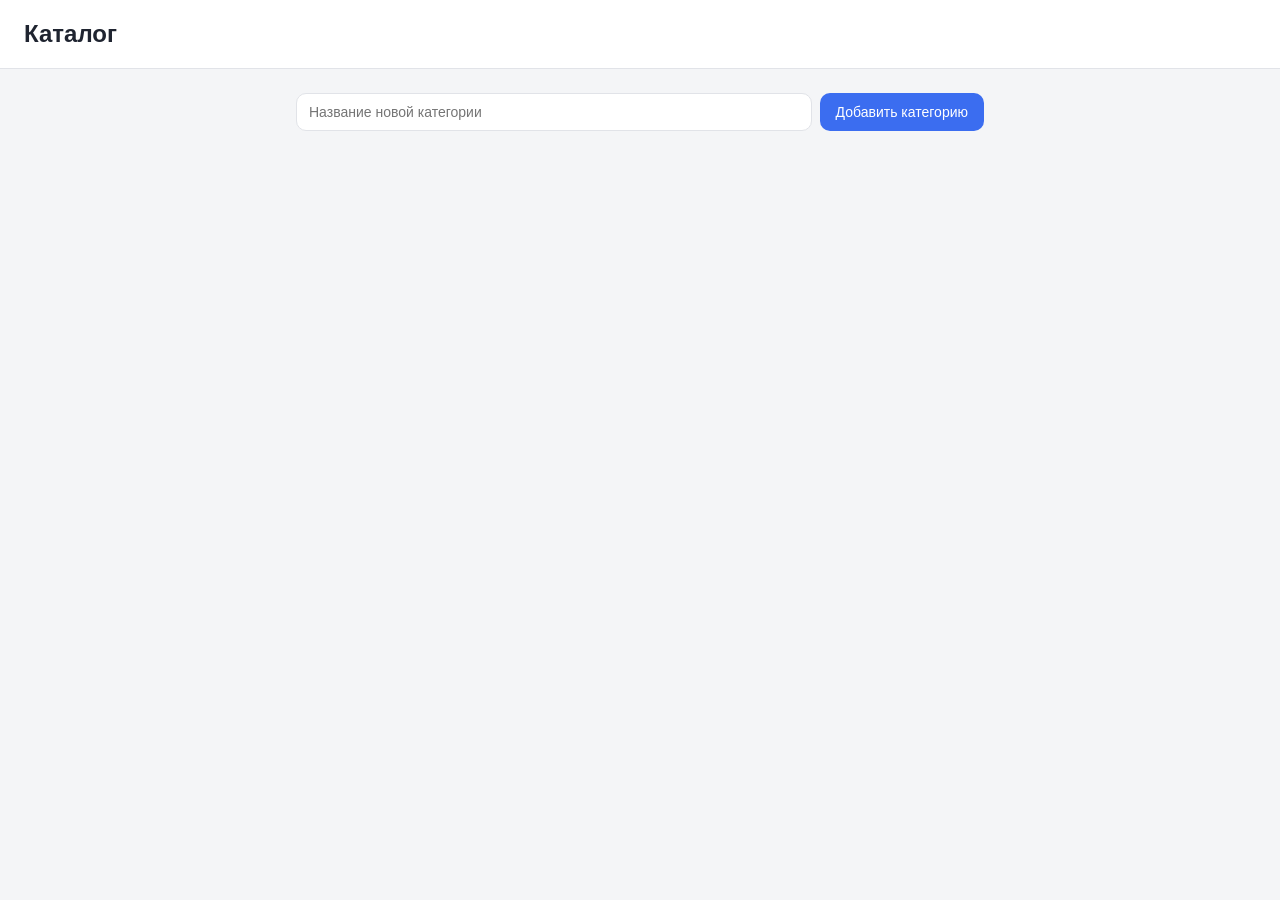
==== index.html @ 04eef98b "Разбил проект на модули: вынес model.js, добавил разметку и стили - script.js превратил в ES-модуль " ====
<!doctype html>
<html lang="ru">
  <head>
    <meta charset="UTF-8" />
    <meta name="viewport" content="width=device-width, initial-scale=1.0" />
    <title>Каталог</title>
    <link rel="stylesheet" href="css/style.css" />
  </head>

  <body>
    <header class="header">
      <h1 class="header__title">Каталог</h1>
    </header>

    <main class="container">
      <form class="add-form add-form--category">
        <input
          type="text"
          name="title"
          class="add-form__input"
          placeholder="Название новой категории"
          required
        />
        <button type="submit" class="add-form__button add-form__button--primary">
          Добавить категорию
        </button>
      </form>

      <div class="categories"></div>
    </main>

    <script type="module" src="js/render.js"></script>
  </body>
</html>
---- css/style.css ----
:root {
  --color-bg: #f4f5f7;
  --color-surface: #ffffff;
  --color-border: #e1e3e8;
  --color-text: #1f2430;
  --color-muted: #6b7280;
  --color-primary: #3b6df0;
  --color-primary-hover: #2f59c9;
  --color-danger: #e0453f;
  --color-danger-hover: #c73a35;
  --radius: 10px;
}

* {
  box-sizing: border-box;
}

body {
  margin: 0;
  font-family: 'Segoe UI', Roboto, Helvetica, Arial, sans-serif;
  background: var(--color-bg);
  color: var(--color-text);
}

.header {
  background: var(--color-surface);
  border-bottom: 1px solid var(--color-border);
  padding: 20px 24px;
}

.header__title {
  margin: 0;
  font-size: 24px;
}

.container {
  max-width: 720px;
  margin: 0 auto;
  padding: 24px 16px 64px;
}

.add-form {
  display: flex;
  gap: 8px;
  margin-bottom: 24px;
}

.add-form--item {
  margin: 12px 0 0;
}

.add-form__input {
  flex: 1;
  padding: 10px 12px;
  border: 1px solid var(--color-border);
  border-radius: var(--radius);
  font-size: 14px;
}

.add-form__input:focus {
  outline: none;
  border-color: var(--color-primary);
}

.add-form__button {
  border: none;
  border-radius: var(--radius);
  padding: 10px 16px;
  font-size: 14px;
  cursor: pointer;
  transition: background-color 0.15s ease;
}

.add-form__button--primary {
  background: var(--color-primary);
  color: #fff;
}

.add-form__button--primary:hover {
  background: var(--color-primary-hover);
}

.add-form__button--secondary {
  background: #eef1f8;
  color: var(--color-primary);
}

.add-form__button--secondary:hover {
  background: #dfe4f4;
}

.category__action,
.item__action {
  border: none;
  border-radius: var(--radius);
  background: transparent;
  color: var(--color-muted);
  padding: 6px 10px;
  font-size: 14px;
  cursor: pointer;
  transition: background-color 0.15s ease;
}

.category__action:hover,
.item__action:hover {
  background: var(--color-bg);
}

.category__action--danger:hover,
.item__action--danger:hover {
  background: #fbe4e2;
  color: var(--color-danger-hover);
}

.categories {
  display: flex;
  flex-direction: column;
  gap: 16px;
}

.category {
  background: var(--color-surface);
  border: 1px solid var(--color-border);
  border-radius: var(--radius);
  padding: 16px 20px;
}

.category__header {
  display: flex;
  align-items: center;
  justify-content: space-between;
}

.category__title {
  margin: 0;
  font-size: 18px;
}

.category__actions {
  display: flex;
  gap: 4px;
}

.category__items {
  list-style: none;
  margin: 12px 0 0;
  padding: 0;
  display: flex;
  flex-direction: column;
  gap: 4px;
}

.item {
  display: flex;
  align-items: center;
  justify-content: space-between;
  padding: 8px 12px;
  border-radius: var(--radius);
  background: var(--color-bg);
}

.item__title {
  font-size: 14px;
}

.item__actions {
  display: flex;
  gap: 4px;
}

.empty-state {
  color: var(--color-muted);
  font-size: 14px;
  text-align: center;
  padding: 24px;
}
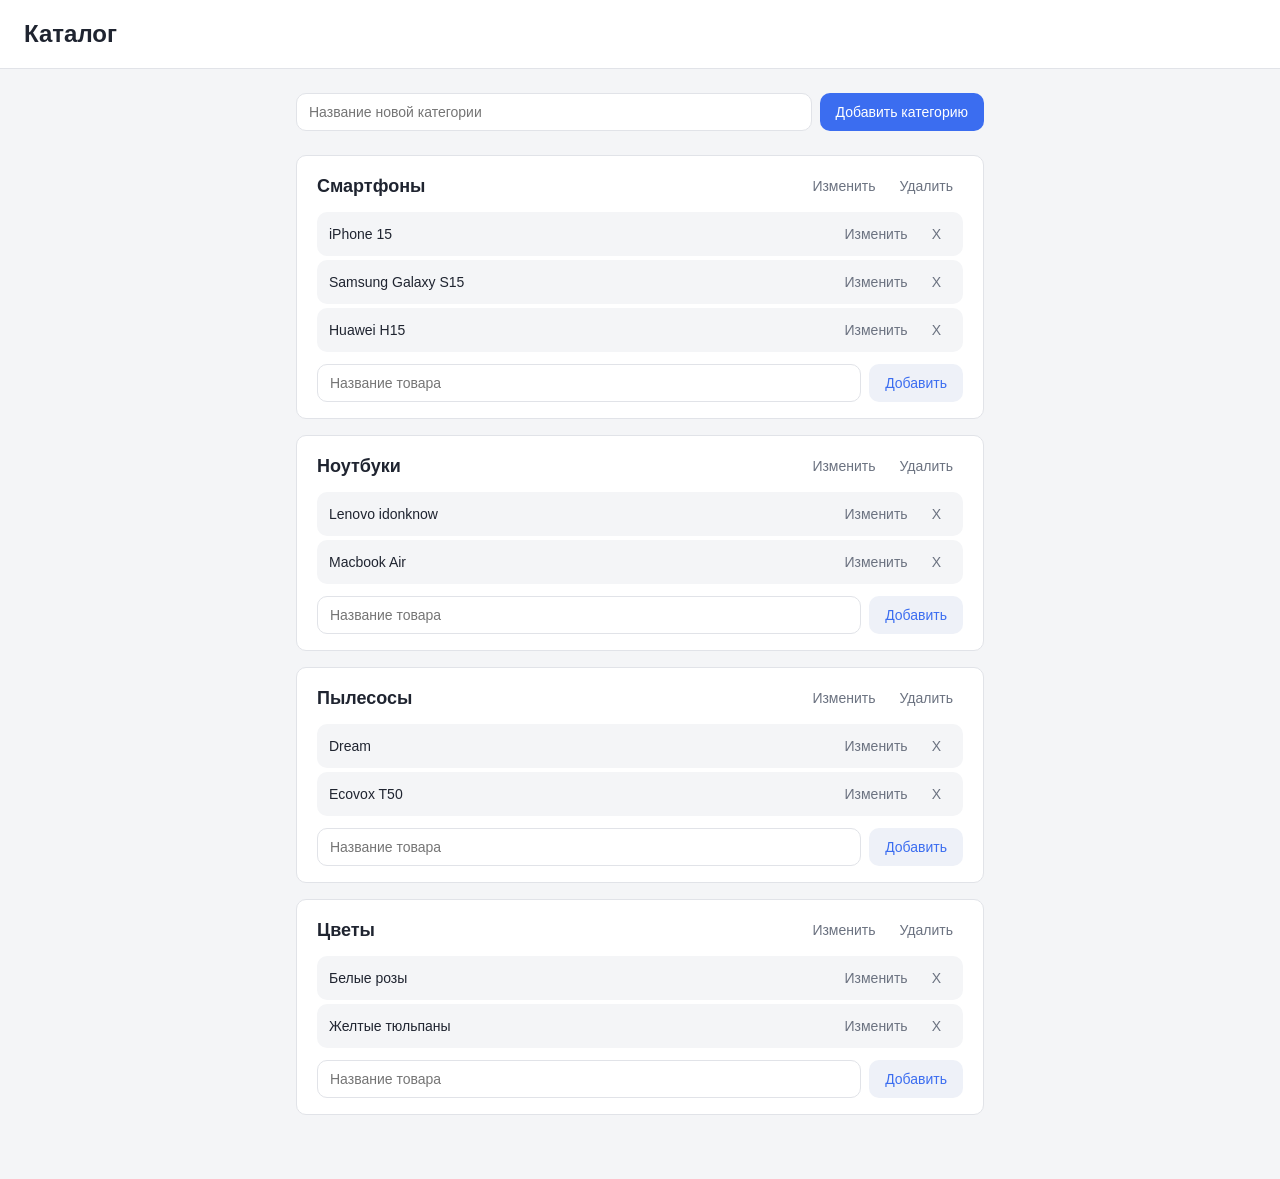
==== commit 79fd6c64: "Добавил редактирование и удаление категорий, первая буква названия теперь заглавная" ====
--- a/index.html
+++ b/index.html
@@ -19,7 +19,6 @@
           name="title"
           class="add-form__input"
           placeholder="Название новой категории"
-          required
         />
         <button type="submit" class="add-form__button add-form__button--primary">
           Добавить категорию
@@ -29,6 +28,6 @@
       <div class="categories"></div>
     </main>
 
-    <script type="module" src="js/render.js"></script>
+    <script type="module" src="js/main.js"></script>
   </body>
 </html>
--- a/css/style.css
+++ b/css/style.css
@@ -40,6 +40,7 @@
 }
 
 .add-form {
+  flex-wrap: wrap;
   display: flex;
   gap: 8px;
   margin-bottom: 24px;
@@ -47,6 +48,10 @@
 
 .add-form--item {
   margin: 12px 0 0;
+}
+
+.add-form--edit-category {
+  margin: 0 0 12px;
 }
 
 .add-form__input {
@@ -174,3 +179,10 @@
   text-align: center;
   padding: 24px;
 }
+
+.form-error {
+  flex-basis: 100%;
+  margin: 0;
+  color: var(--color-danger);
+  font-size: 13px;
+}
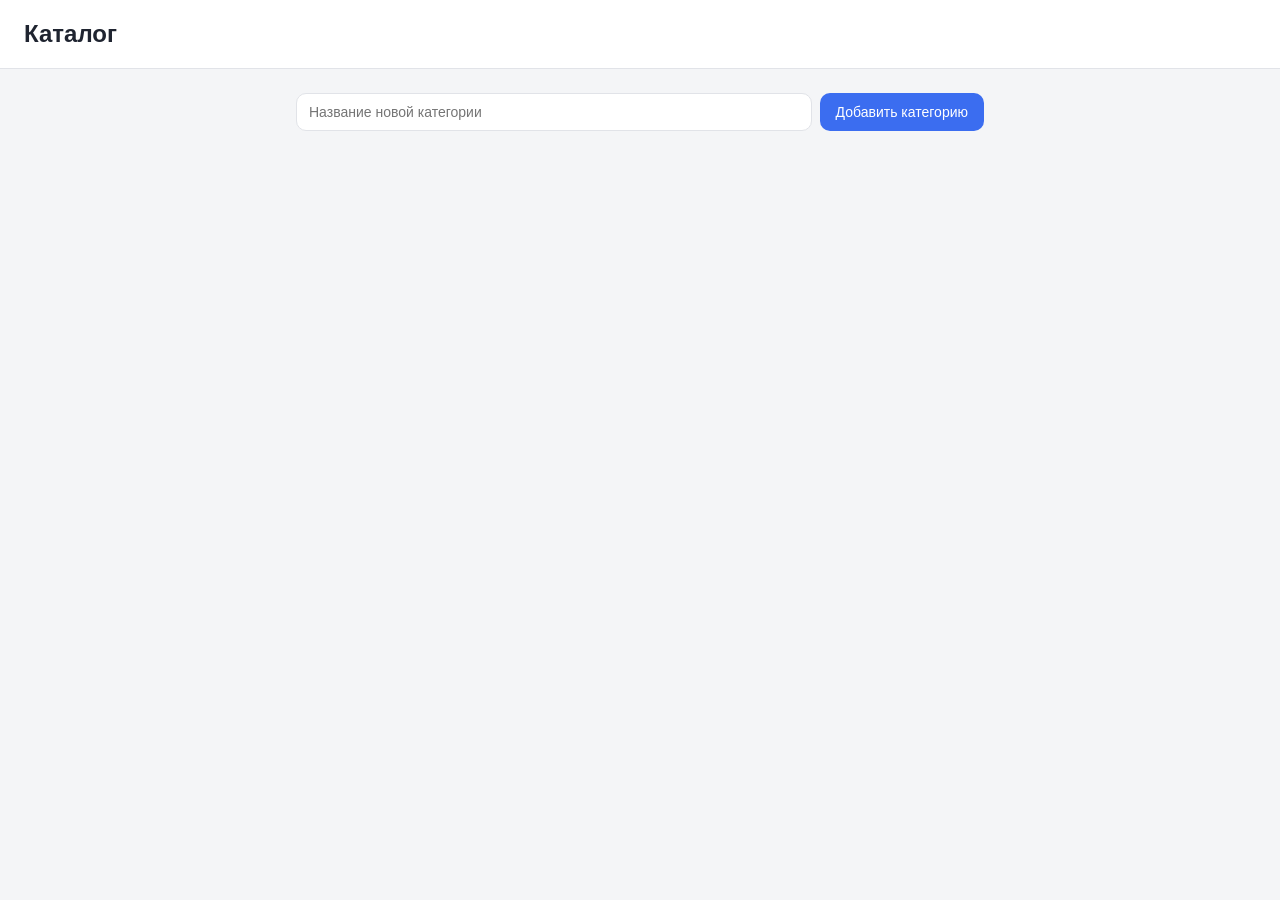
==== commit 86c1c30a: "Implemented functions open save cancel Category" ====
--- a/index.html
+++ b/index.html
@@ -5,6 +5,7 @@
     <meta name="viewport" content="width=device-width, initial-scale=1.0" />
     <title>Каталог</title>
     <link rel="stylesheet" href="css/style.css" />
+    <script type="module" src="./js/controller.js"></script>
   </head>
 
   <body>
@@ -13,21 +14,24 @@
     </header>
 
     <main class="container">
-      <form class="add-form add-form--category">
+      <form id="elFormAddCategory" class="add-form add-form--category">
         <input
           type="text"
           name="title"
           class="add-form__input"
           placeholder="Название новой категории"
         />
-        <button type="submit" class="add-form__button add-form__button--primary">
+        <button
+          type="submit"
+          class="add-form__button add-form__button--primary"
+        >
           Добавить категорию
         </button>
+        <p class="form-error"></p>
       </form>
 
       <div class="categories"></div>
+      <div class="empty-state" hidden>Категорий пока нет</div>
     </main>
-
-    <script type="module" src="js/main.js"></script>
   </body>
 </html>
--- a/css/style.css
+++ b/css/style.css
@@ -52,6 +52,11 @@
 
 .add-form--edit-category {
   margin: 0 0 12px;
+}
+
+.add-form--edit-item {
+  flex: 1;
+  margin: 0;
 }
 
 .add-form__input {
@@ -186,3 +191,7 @@
   color: var(--color-danger);
   font-size: 13px;
 }
+
+.form-error:empty {
+  display: none;
+}
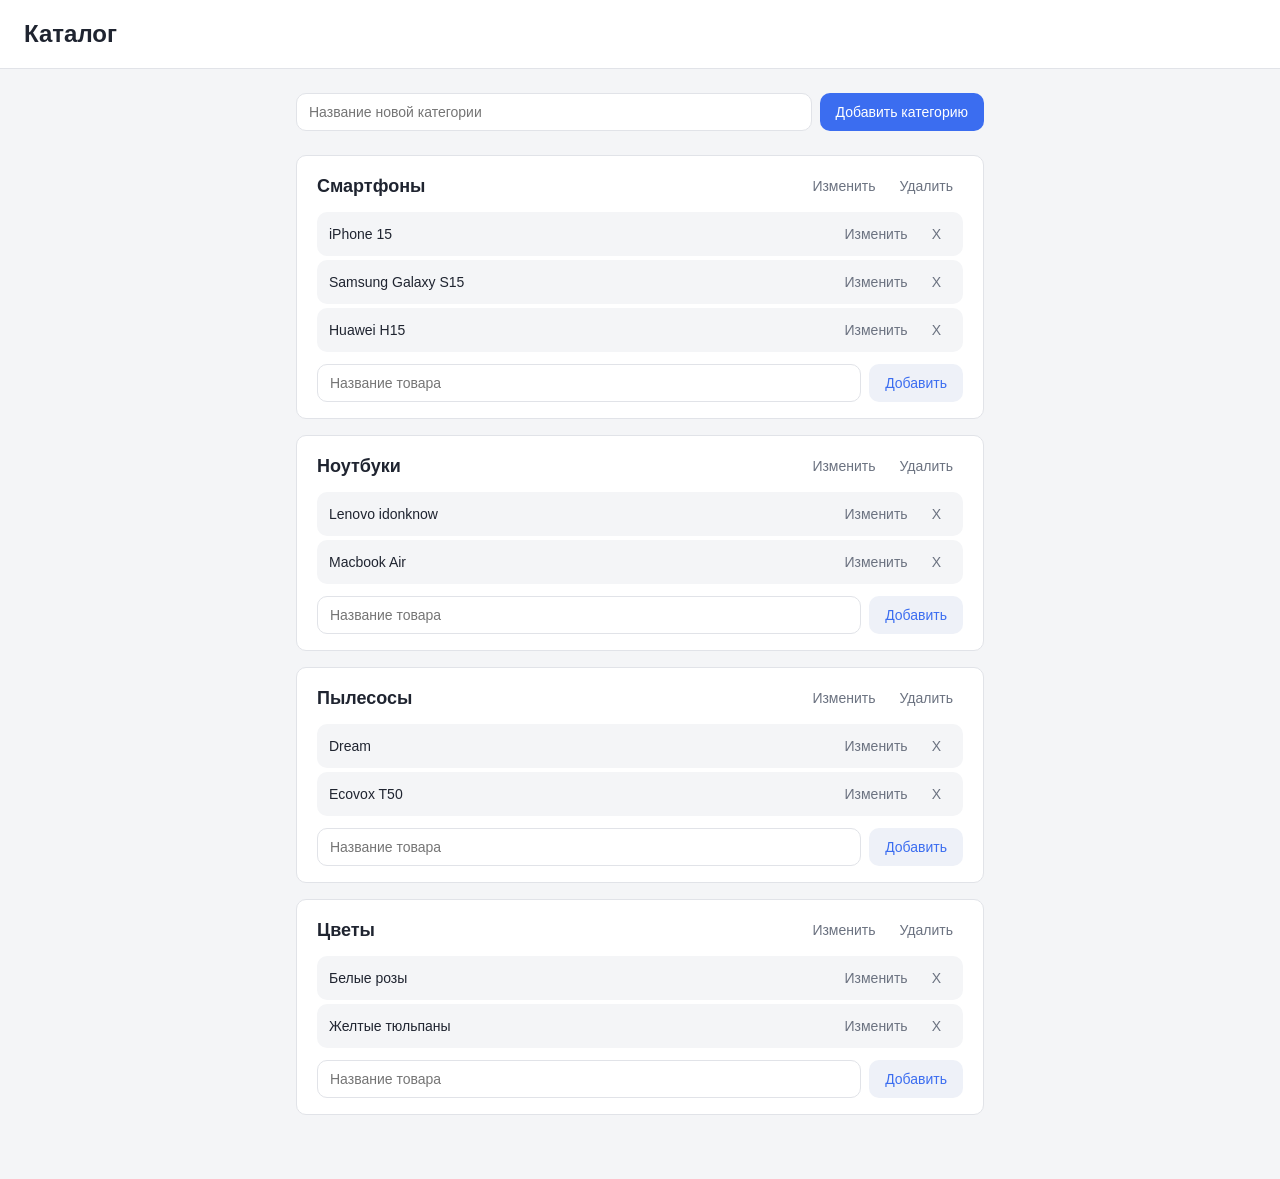
==== commit ced59499: "Починил генераторы, переименовал функции, сброс ошибки формы" ====
--- a/index.html
+++ b/index.html
@@ -14,7 +14,7 @@
     </header>
 
     <main class="container">
-      <form id="elFormAddCategory" class="add-form add-form--category">
+      <form class="add-form add-form--category">
         <input
           type="text"
           name="title"
